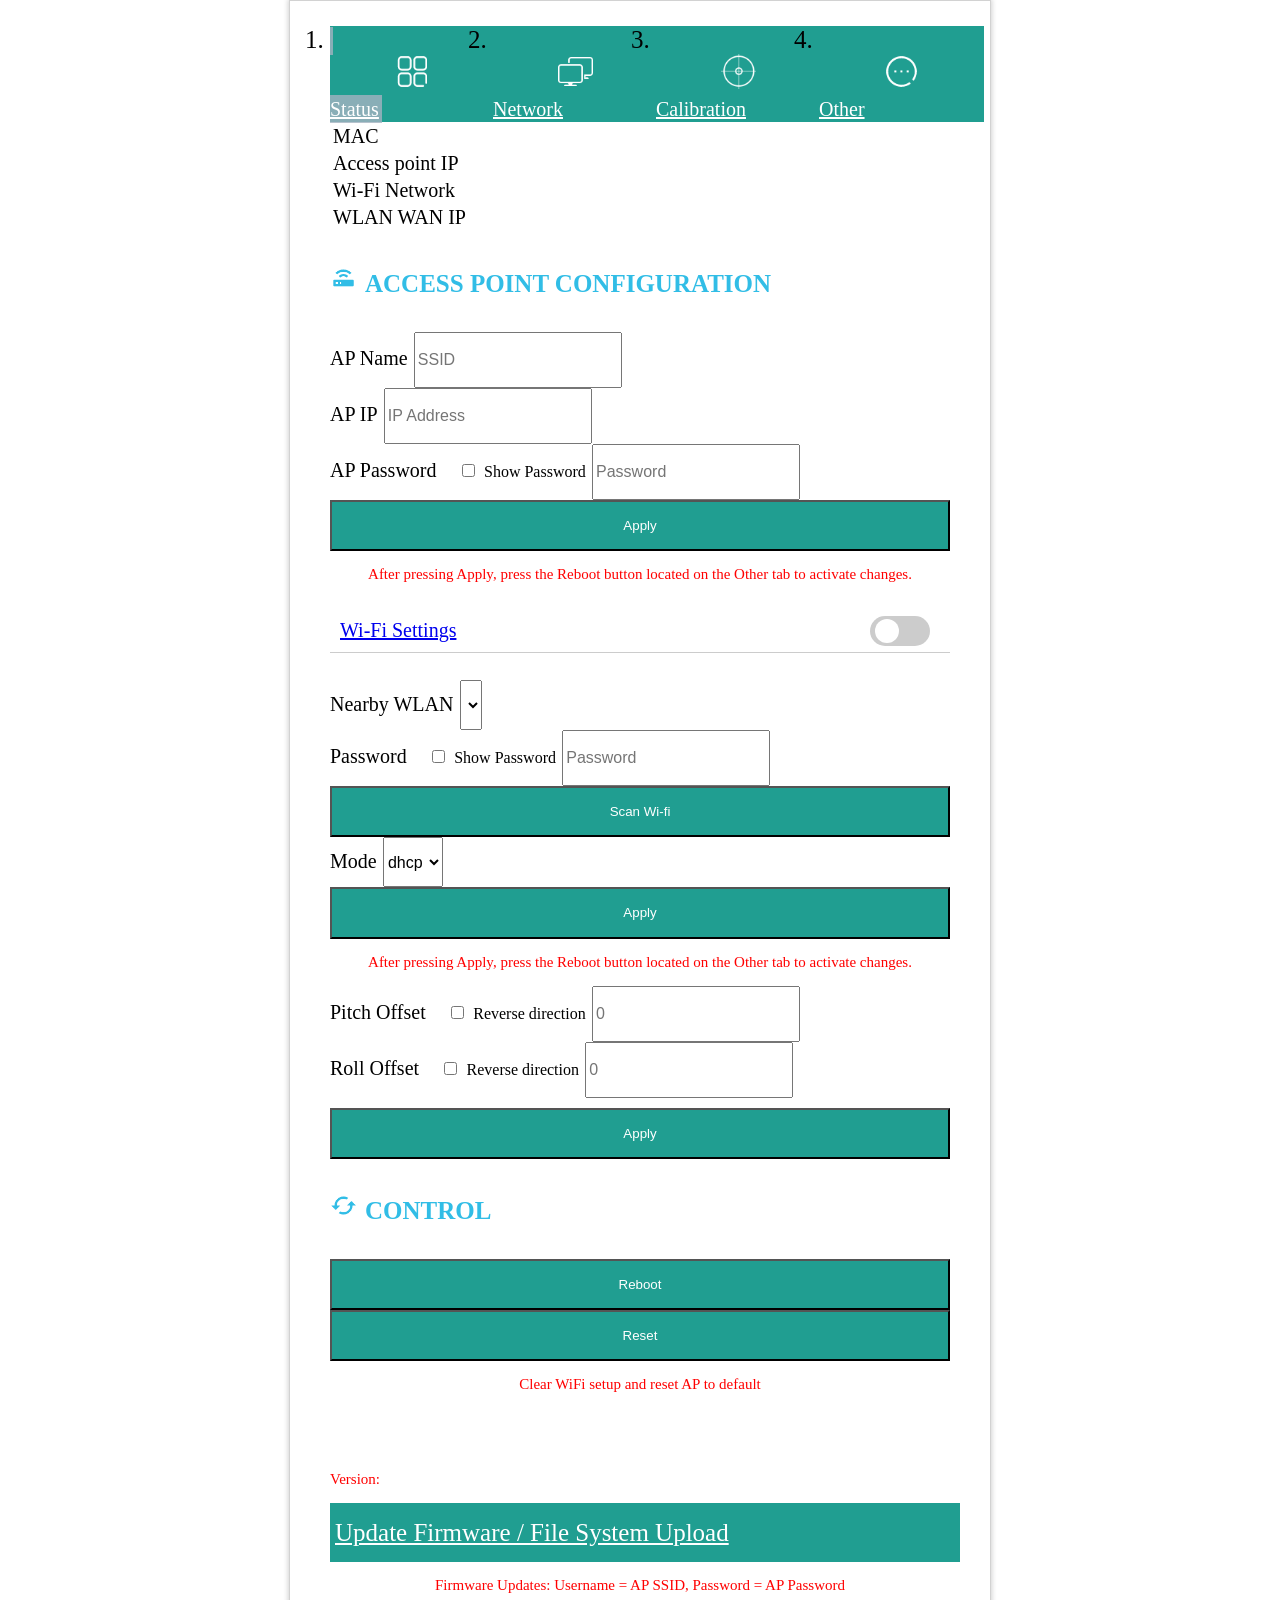
==== Van_Level_App/Van_Level/data/setup.html @ 94a2d07a "Fixed POST errors in html, pullup issues in reset function Boards without pullup resistors on GPIO0 " ====
<!doctype html>
<html>

<head>
  <meta charset=utf-8>
  <meta http-equiv=X-UA-Compatible content=IE=edge>
  <meta name=viewport content="width=device-width, initial-scale=1">
  <title>Van Level Setup</title>
  <link href=css/bootstrap.min.css rel=stylesheet>
  <link href=css/pixie-main.css rel=stylesheet>
  <link rel="icon" type="image/png" href="images/favicon.png">
</head>

<body>
  <div class=main-box>
    <ul class="nav nav-pills">
      <li class=active>
        <a data-toggle=pill href=#status> <img src=images/status.png alt>Status</a>
      </li>
      <li>
        <a data-toggle=pill href=#network> <img src=images/network.png alt>Network</a>
      </li>
      <li>
        <a data-toggle=pill href=#calibrate> <img src=images/calibrate.png alt>Calibration</a>
      </li>
      <li>
        <a data-toggle=pill href=#other> <img src=images/other.png alt>Other</a>
      </li>
   </ul>
    <div class=tab-content>
      <div id=status class="tab-pane fade in active">
        <table class=table style="font-size:20px">
          <tbody>
            <tr>
              <td class=border-none>MAC</td>
              <td class=text-right id="txtmac"></td>
            </tr>
            <tr>
              <td>Access point IP</td>
              <td class=text-right id="txtmyip"> </td>
            </tr>
            <tr>
              <td>Wi-Fi Network</td>
              <td class=text-right id="wsid"> </td>
            </tr>
            <tr>
              <td>WLAN WAN IP</td>
              <td class=text-right id="localip"> </td>
            </tr>
          </tbody>
        </table>
        <h4> <img src=images/ap.png alt>Access Point Configuration</h4>
        <form>
          <div class=form-group>
            <span class="grey-text font-weight-light" style="font-size:20px"> AP Name</span>
            <input type="text" id="txtssid" class="form-control" placeholder="SSID" value="">
          </div>
          <div class=form-group>
            <span class="grey-text font-weight-light" style="font-size:20px">AP IP</span>
            <input type="text" id="txtaplan" class="form-control" placeholder="IP Address" value="">
          </div>
          <div class=form-group>
            <span class="grey-text font-weight-light" style="font-size:20px">AP Password &nbsp;&nbsp;</span>
            <input type="checkbox" onclick="Gateway_passFunction()" id="apPassCheckbox">      
            <label for="apPassCheckbox" style="font-size:16px;display:inline;"> Show Password</label>
            <input type="password" id="txtpass" class="form-control" placeholder="Password">
          </div>
          <div class=text-center>
            <button class="btn btn-block" type="button" id="apply_btn" title=Apply>Apply</button>
          </div>
          <p style="color:red; font-size: 60%; text-align: center;">After pressing Apply, press the Reboot button located on the Other tab to activate changes.</p>
        </form>
      </div>
      <div id=network class="tab-pane fade">
        <div class=panel-group id=accordion>
          <div class="panel panel-default">
            <div class=panel-heading>
              <h4 class=panel-title> <a class=active.collapsed data-toggle=collapse data-parent=#accordion href=#collapse1> Wi-Fi settings <span class=switch> <input type=checkbox id="wifi"> <span class="slider round"></span> </span> </a> </h4>
            </div>
            <div id=collapse1 class="panel-collapse collapse">
              <div class=panel-body>
                <div class=form-group>
                  <span class="grey-text font-weight-light" style="font-size:20px">Nearby WLAN</span>
                  <select class="mdb-select form-control" id="drpWLAN" placeholder="scan for wifi">
                    <!-- <option value=1 placeholder="scan for wifi" ></option> -->
                  </select>
                </div>
                <div class=form-group>
                  <span class="grey-text font-weight-light" style="font-size:20px">Password &nbsp;&nbsp;</span>
                  <input type="checkbox" onclick="Router_passFunction()" id="routerPassCheckbox">
                  <label for="routerPassCheckbox" style="font-size:16px;display:inline;"> Show Password</label>
                  <input type=password id="wifi_pass" class=form-control placeholder=Password>
                </div>
                <div class=text-center>
                  <button class="btn btn-block" type="button" id="scan_wifi" title=scan>Scan Wi-fi</button>
                </div>
                <div class=form-group>
                  <span class="grey-text font-weight-light" style="font-size:20px">Mode</span>
                  <select class="mdb-select-repeater form-control" id="wifi_mode">
                    <option value=1 class=inner-dhcp-box>dhcp</option>
                    <option value=2 class=inner-static-box>static</option>
                  </select>
                </div>
                <div class=box-4>
                  <form>
                    <div class=form-group>
                      <span class="grey-text font-weight-light" style="font-size:20px"><span class=require>*</span>IP Address</span>
                      <input type=text id="txtipadd" class=form-control placeholder="IP Address">
                    </div>
                    <div class=form-group>
                      <span class="grey-text font-weight-light" style="font-size:20px"><span class=require>*</span>NetMask</span>
                      <input type=email id="net_m" class=form-control placeholder=NetMask>
                    </div>
                    <div class=form-group>
                      <span class="grey-text font-weight-light" style="font-size:20px"><span class=require>*</span>Gateway Address</span>
                      <input type=text id="g_add" class=form-control placeholder="Gateway Address">
                    </div>
                    <div class=form-group>
                      <span class="grey-text font-weight-light" style="font-size:20px"><span class=require>*</span>Primary DNS Address</span>
                      <input type=text id="p_dns" class=form-control placeholder="Primary DNS Address">
                    </div>
                    <div class=form-group>
                      <span class="grey-text font-weight-light" style="font-size:20px">Secondary DNS Address</span>
                      <input type=text id="s_dns" class=form-control placeholder="Secondary DNS Address">
                    </div>
                  </form>
                </div>
                <div class=text-center>
                  <button class="btn btn-block" type="button" id="con_btn" title=Connect>Apply</button>
                  <p style="color:red; font-size: 60%; text-align: center;">After pressing Apply, press the Reboot button located on the Other tab to activate changes.</p>
				  </div>
              </div>
            </div>
          </div>
        </div>
      </div>
      <div id=calibrate class="tab-pane fade">
        <div class=form-group>
          <div class=row>
            <div class="col-md-6">
              <span class="grey-text font-weight-light" style="font-size:20px">Pitch Offset &nbsp;&nbsp;</span>
              <input type="checkbox" id="pitchInvert">
              <label for="pitchInvert" style="font-size:16px;display:inline"> Reverse direction</label>
              <input type=text id="pitchOffset" class=form-control placeholder="0" value="">
            </div>
            <div class="col-md-6">
              <span class="grey-text font-weight-light" style="font-size:20px">Roll Offset &nbsp;&nbsp;</span>
              <input type="checkbox" id="rollInvert">
              <label for="rollInvert" style="font-size:16px;display:inline"> Reverse direction</label>
              <input type=text id="rollOffset" class=form-control placeholder="0" value="">
            </div>
          </div>
          <div class=text-center style="padding-top:10px">
            <button class="btn btn-block" type="button" id="cal_btn" title=Apply>Apply</button>
          </div>
        </div>
      </div>
      <div id=other class="tab-pane fade">
        <div class=form-group>
          <h4><img src=images/reboot.png alt="">CONTROL</h4>
          <div class="row">
            <div class="col-md-6">
              <button class="btn btn-block" type="button" id="reboot_btn" title=Reboot>Reboot</button>
            </div>
            <div class="col-md-6">
              <button class="btn btn-block" type="button" id="reset_btn" title=Reset>Reset</button>
              <p style="color:red; font-size: 60%; text-align: center;">Clear WiFi setup and reset AP to default</p>
            </div>
            <p>&nbsp;</p>            
            <div class="col-md-12">
              <p style="color:red; font-size: 60%; text-align: left;">Version:  <span id="txtver"></span></p>
              <a href="./update" class="btn btn-block">Update Firmware / File System Upload</a>
              <p style="color:red; font-size: 60%; text-align: center;">Firmware Updates:  Username = AP SSID, Password = AP Password</p>
            </div>
          </div>
        </div>
      </div>
    </div>
  </div>
  <script src=js/jquery-1.12.3.min.js></script>
  <script src=js/bootstrap.min.js></script>
  <script src=js/pixie-custom.js></script>
  <script type="text/javascript">
    var mainResponse = {};
    $(document).ready(function() {
      $.getJSON("/setupData").done(function(response) {
        // mac,myip,localip on static field
        $("#txtver").text(response.ver);
        $("#txtmyip").text(response.myIP);
        $("#localip").text(response.localIP);
        $("#wsid").text(response.wsid);
        $("#txtssid").val(response.apname);
        $("#txtaplan").text(response.myIP);
        $("#pitchOffset").val(response.p_offset);
        $("#rollOffset").val(response.r_offset);
        $("#txtmac").text(response.MAC);
        
        if (response.p_invert == "-1") {
          document.getElementById("pitchInvert").checked = true;
        } else {
          document.getElementById("pitchInvert").checked = false;
        }
        if (response.r_invert == "-1") {
          document.getElementById("rollInvert").checked = true;
        } else {
          document.getElementById("rollInvert").checked = false;
        }
        mainResponse = response;
      });
      clicevent();
    });

    function clicevent() {
      $(document).on("click", "#apply_btn", function() {
        var txtaplan = $("#txtaplan").val();
        var txtssid = $("#txtssid").val();
        var txtpass = $("#txtpass").val();
        
        var apData = { txtaplan: txtaplan, txtssid: txtssid, txtpass: txtpass };
        $.post("/applyBtnFunction", apData).done(function(response) {
          if (response == "ok") {
            alert("please reboot the device to apply changes");
          }
        });
      });
      $(document).on("click", "#scan_wifi", function() {
        var scan_wifi = $("#scan_wifi").val();
        $.get("/scanWifi?scan_wifi=" + scan_wifi).done(function(response) {
          console.log(response)
          if (response.length > 0) {
            var html = "";
            for (var item of response) {
              html = html + " <option value=" + item.ssid + ">" + item.ssid + "</option>";
            }
            $("#drpWLAN").html(html);
          }
        });
      });
      $(document).on("click", "#cal_btn", function() {
        var p_invert = "";
        var r_invert = "";
        var p_offset = $("#pitchOffset").val();
        var r_offset = $("#rollOffset").val();
        if (document.getElementById("pitchInvert").checked) {
          p_invert = "-1";
        } else {
          p_invert = "1";
        }
        if (document.getElementById("rollInvert").checked) {
          r_invert = "-1";
        } else {
          r_invert = "1";
        }
        $.get("/applyOffsetFunction?p_offset=" + p_offset + "&p_invert=" + p_invert 
                 + "&r_offset=" + r_offset + "&r_invert=" + r_invert).done(function(response) {
          if (response == "ok") {
            alert("offsets applied");
          }
        });
      });
      $(document).on("click", "#con_btn", function() {
        getNetwork();
      });
      $(document).on("click", "#reboot_btn", function() {
        var reboot_btn = "reboot_device";
        $.get("/rebootBtnFunction?reboot_btn=" + reboot_btn).done(function(response) {
          if (response == "ok") {
            alert("restarting in 5 seconds");
          }
        });
      });
      $(document).on("click", "#reset_btn", function() {
        var reset_btn = "reset_device";
        $.get("/resetBtnFunction?reset_btn=" + reset_btn).done(function(response) {
          if (response == "ok") {
            alert("device is reset, please reboot to apply changes");
          }
        });
      });
    }

    function getNetwork() {
      var wifi_ssid = $("#drpWLAN :selected").text();
      var wifi_pass = $("#wifi_pass").val();
      var wifi_mode = $("#wifi_mode :selected").text();
      var txtipadd = $("#txtipadd").val();
      var net_m = $("#net_m").val();
      var g_add = $("#g_add").val();
      var p_dns = $("#p_dns").val();
      var s_dns = $("#s_dns").val();
      var urldata = "";
      if (wifi_mode == "static") {
        urldata = "wifi_ssid=" + wifi_ssid 
                + "&wifi_pass=" + wifi_pass 
                + "&wifi_mode=" + wifi_mode 
                  + "&txtipadd=" + txtipadd 
                  + "&net_m=" + net_m 
                  + "&g_add=" + g_add 
                  + "&p_dns=" + p_dns 
                  + "&s_dns=" + s_dns;
      } else {
        urldata = "wifi_ssid=" + wifi_ssid + "&wifi_pass=" + wifi_pass + "&wifi_mode=" + wifi_mode;
      }
      if (wifi_ssid == "" || wifi_pass == "") {
        alert("SSID and password can't be empty");
      } else {
        $.post("/connectBtnFunction?", urldata).done(function(response) {
          if (response == "ok") {
            alert("please reboot the device to apply changes");
          }
        });
      }
    }

    function Gateway_passFunction() {
      var x = document.getElementById("txtpass");
      if (x.type === "password") {
        x.type = "text";
      } else {
        x.type = "password";
      }
    }

    function Router_passFunction() {
      var x = document.getElementById("wifi_pass");
      if (x.type === "password") {
        x.type = "text";
      } else {
        x.type = "password";
      }
    }

  </script>
</body>

</html>
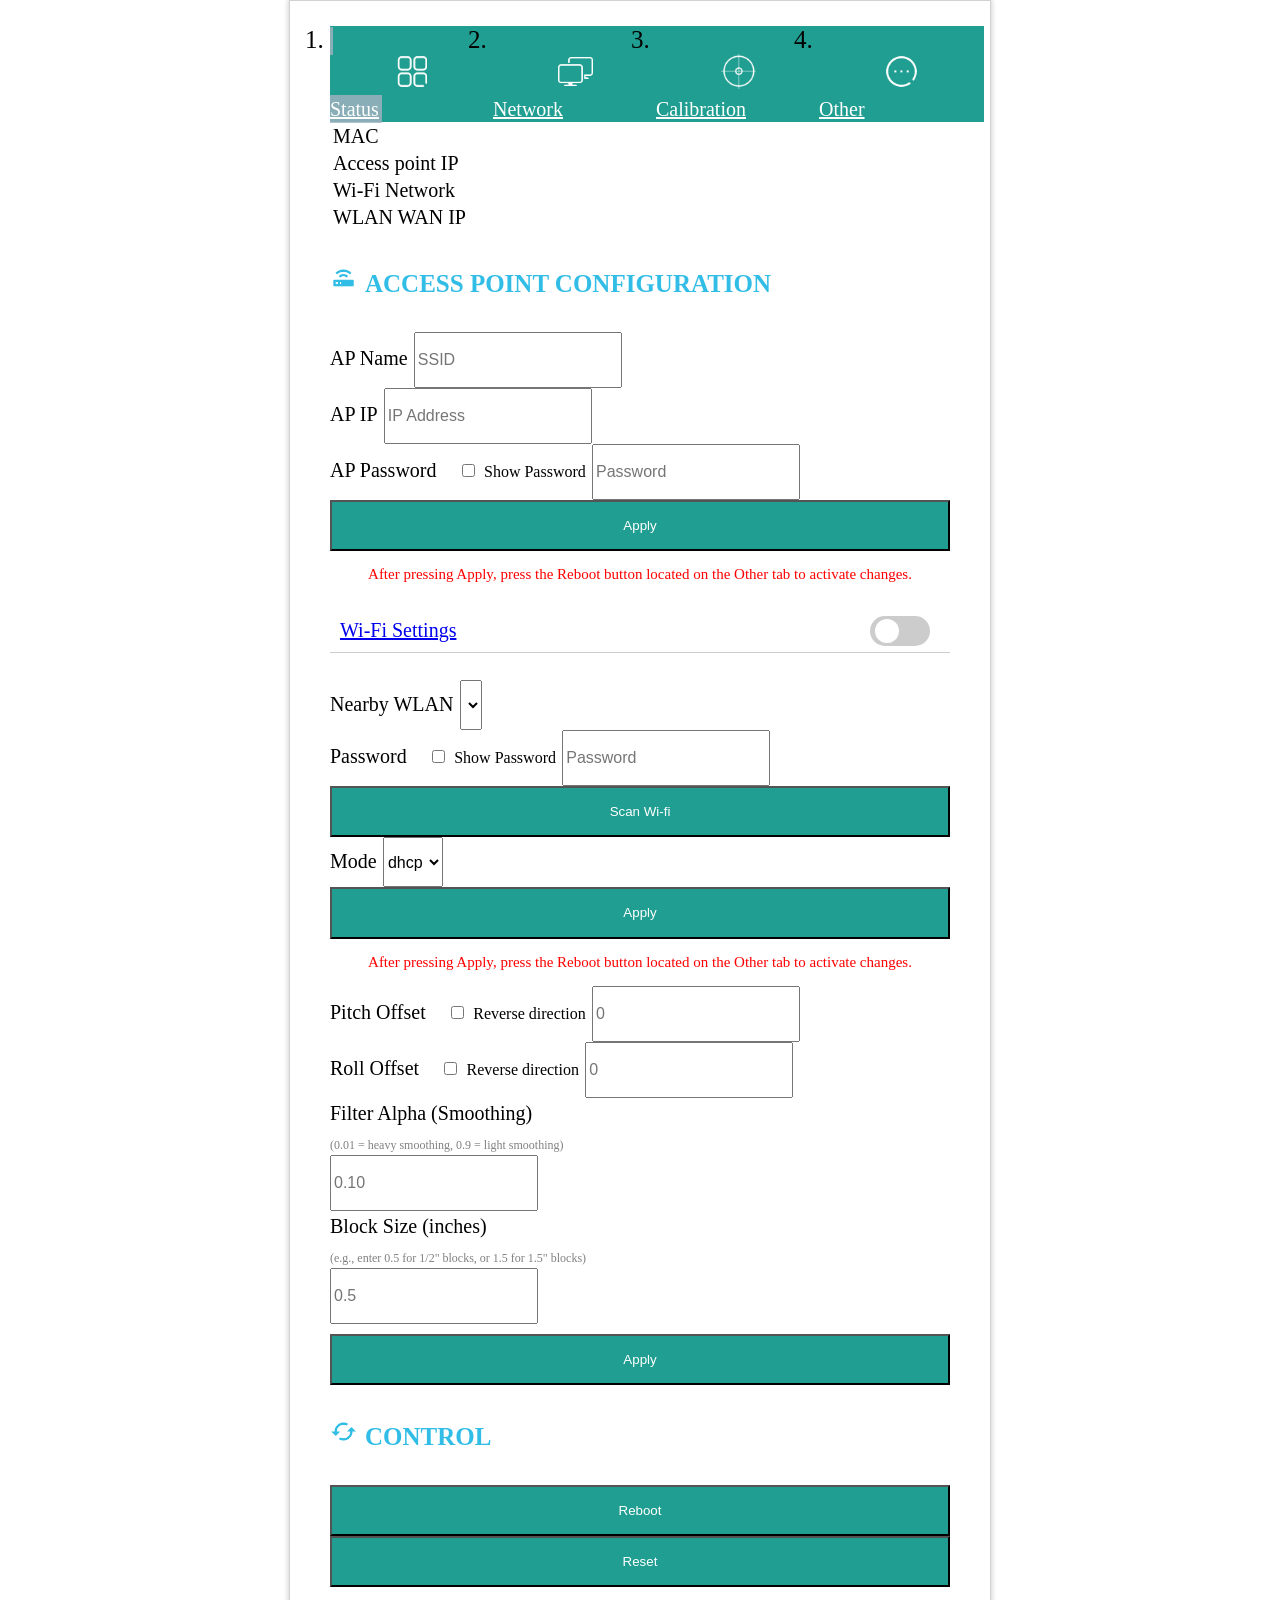
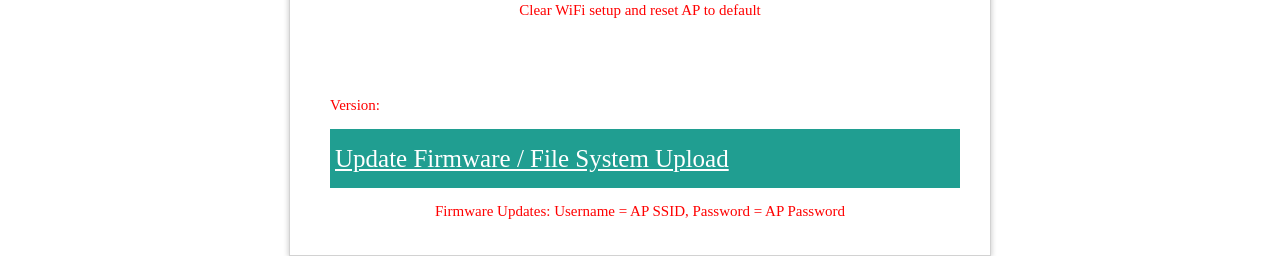
==== commit 96d66266: "moved alpha and fraction to setup values changed hardcoded smoothing alpha and leveling block fracti" ====
--- a/Van_Level_App/Van_Level/data/setup.html
+++ b/Van_Level_App/Van_Level/data/setup.html
@@ -128,7 +128,7 @@
                 <div class=text-center>
                   <button class="btn btn-block" type="button" id="con_btn" title=Connect>Apply</button>
                   <p style="color:red; font-size: 60%; text-align: center;">After pressing Apply, press the Reboot button located on the Other tab to activate changes.</p>
-				  </div>
+                </div>
               </div>
             </div>
           </div>
@@ -148,6 +148,16 @@
               <input type="checkbox" id="rollInvert">
               <label for="rollInvert" style="font-size:16px;display:inline"> Reverse direction</label>
               <input type=text id="rollOffset" class=form-control placeholder="0" value="">
+            </div>
+            <div class="col-md-6">
+              <span class="grey-text font-weight-light" style="font-size:20px">Filter Alpha (Smoothing)</span>
+              <p style="font-size:12px; margin-bottom:2px; color:gray;">(0.01 = heavy smoothing, 0.9 = light smoothing)</p>
+              <input type="text" id="filterAlpha" class="form-control" placeholder="0.10" value="">
+            </div>
+            <div class="col-md-6">
+              <span class="grey-text font-weight-light" style="font-size:20px">Block Size (inches)</span>
+              <p style="font-size:12px; margin-bottom:2px; color:gray;">(e.g., enter 0.5 for 1/2" blocks, or 1.5 for 1.5" blocks)</p>
+              <input type="text" id="blockSize" class="form-control" placeholder="0.5" value="">
             </div>
           </div>
           <div class=text-center style="padding-top:10px">
@@ -193,6 +203,17 @@
         $("#txtaplan").text(response.myIP);
         $("#pitchOffset").val(response.p_offset);
         $("#rollOffset").val(response.r_offset);
+        $("#filterAlpha").val(response.alpha);
+        
+        // Convert the backend fraction back to the physical block size
+        var fractionVal = parseFloat(response.fraction);
+        if (fractionVal > 0) {
+          // The '+' sign drops trailing zeros (e.g., 1.500 becomes 1.5)
+          $("#blockSize").val(+(1.0 / fractionVal).toFixed(3));
+        } else {
+          $("#blockSize").val("0.5"); // Fallback just in case
+        }
+        
         $("#txtmac").text(response.MAC);
         
         if (response.p_invert == "-1") {
@@ -241,6 +262,15 @@
         var r_invert = "";
         var p_offset = $("#pitchOffset").val();
         var r_offset = $("#rollOffset").val();
+        var alpha = $("#filterAlpha").val();
+        
+        // Grab the block size and convert it to a fraction for the backend
+        var sizeInput = parseFloat($("#blockSize").val());
+        var fraction = 2.0; // Default to 2 (1/2" blocks) if input is invalid
+        if (sizeInput > 0) {
+          fraction = 1.0 / sizeInput;
+        }
+        
         if (document.getElementById("pitchInvert").checked) {
           p_invert = "-1";
         } else {
@@ -252,7 +282,8 @@
           r_invert = "1";
         }
         $.get("/applyOffsetFunction?p_offset=" + p_offset + "&p_invert=" + p_invert 
-                 + "&r_offset=" + r_offset + "&r_invert=" + r_invert).done(function(response) {
+                 + "&r_offset=" + r_offset + "&r_invert=" + r_invert 
+                 + "&alpha=" + alpha + "&fraction=" + fraction).done(function(response) {
           if (response == "ok") {
             alert("offsets applied");
           }
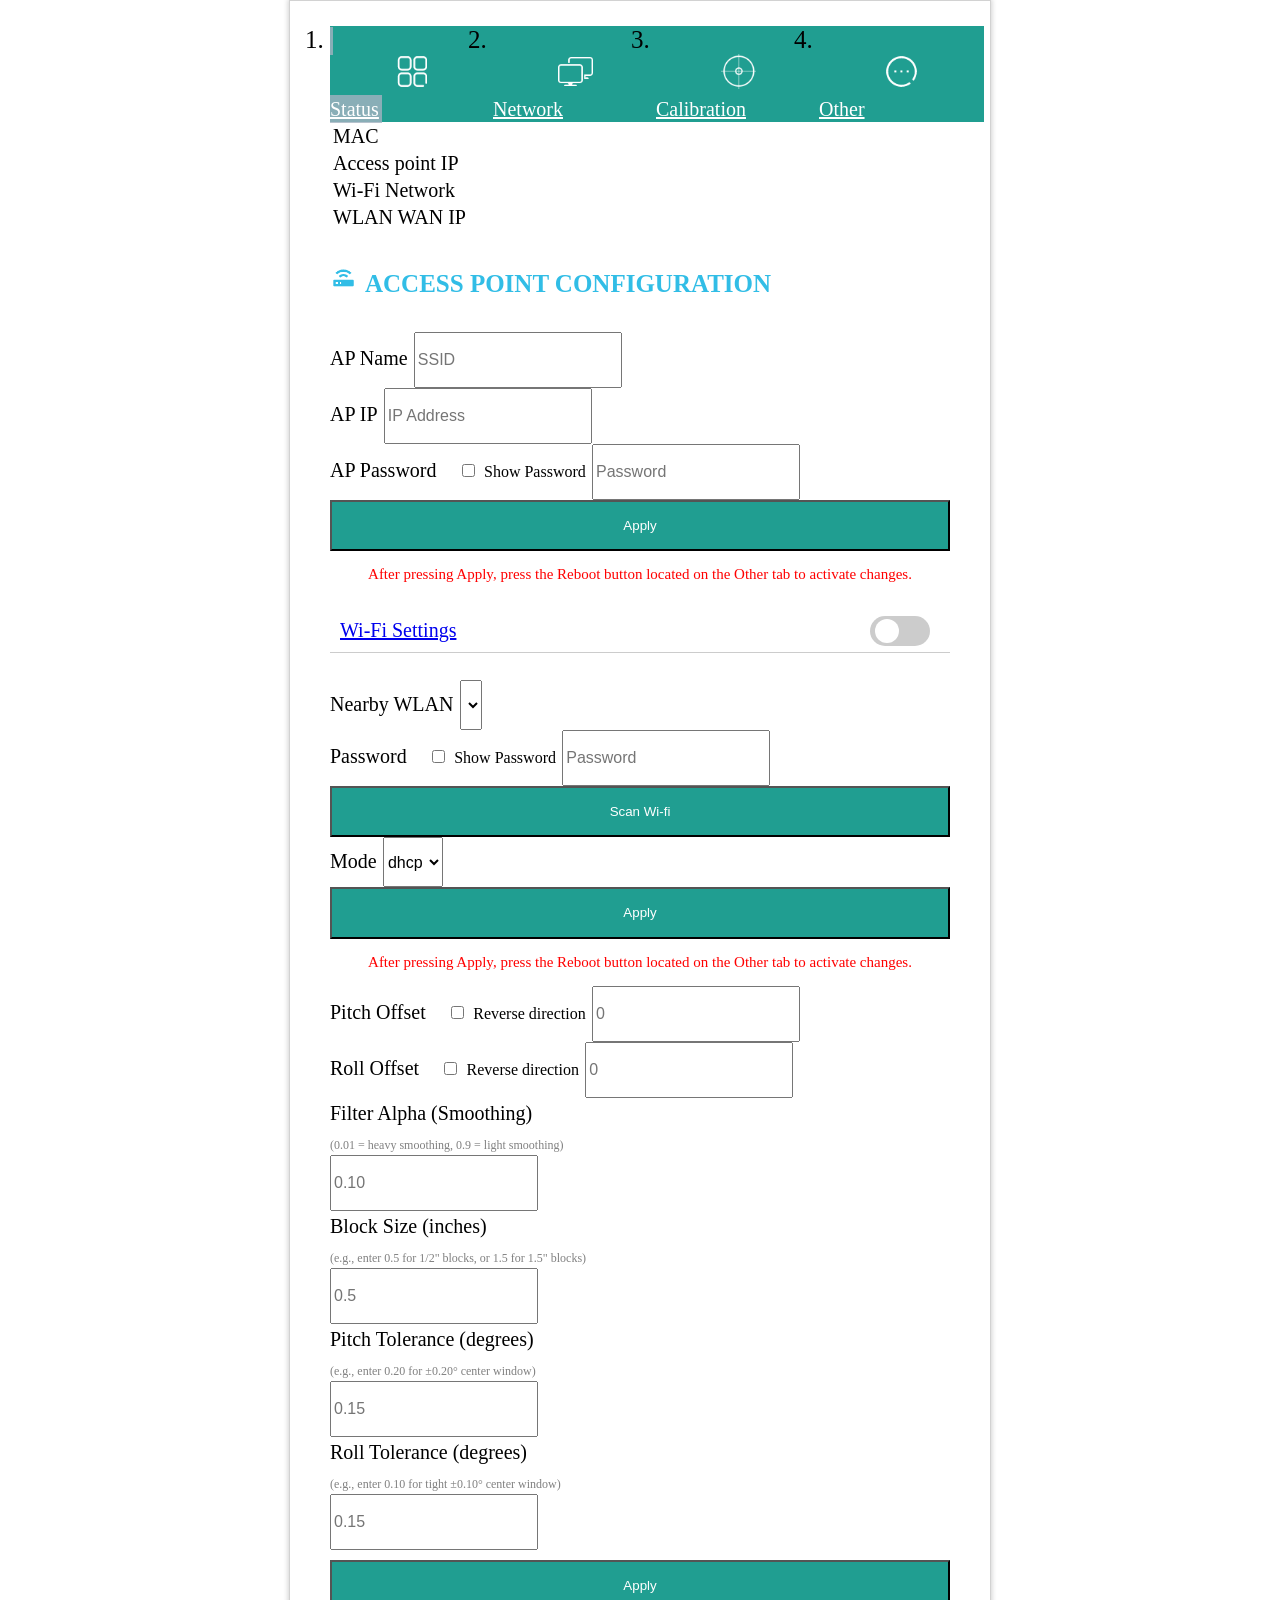
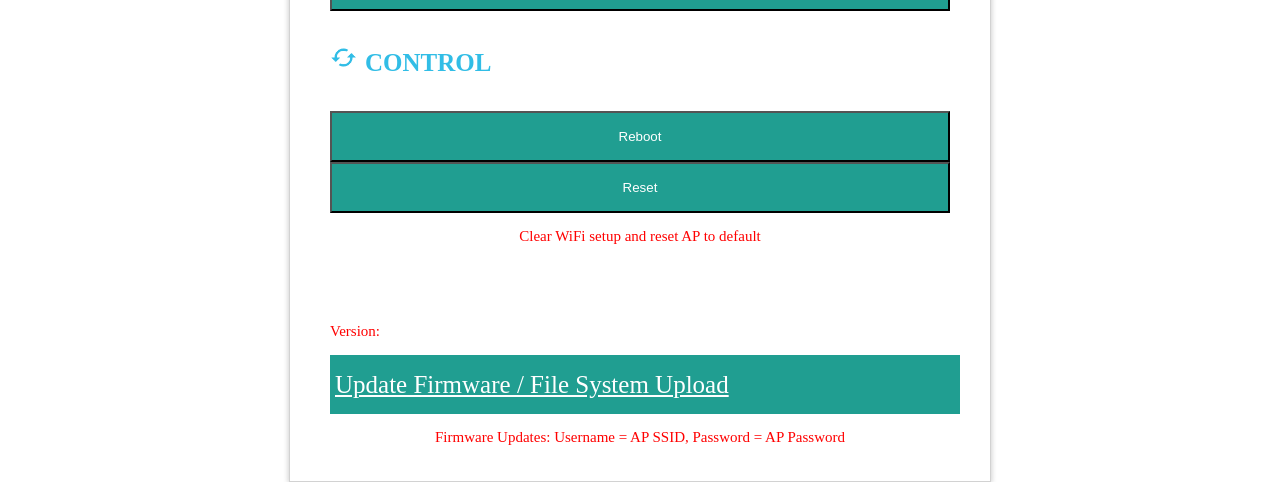
==== commit 78303c9f: "level tolerance user configurable Split level tolerance into individual pitch and roll values and ma" ====
--- a/Van_Level_App/Van_Level/data/setup.html
+++ b/Van_Level_App/Van_Level/data/setup.html
@@ -159,6 +159,16 @@
               <p style="font-size:12px; margin-bottom:2px; color:gray;">(e.g., enter 0.5 for 1/2" blocks, or 1.5 for 1.5" blocks)</p>
               <input type="text" id="blockSize" class="form-control" placeholder="0.5" value="">
             </div>
+            <div class="col-md-6">
+              <span class="grey-text font-weight-light" style="font-size:20px">Pitch Tolerance (degrees)</span>
+              <p style="font-size:12px; margin-bottom:2px; color:gray;">(e.g., enter 0.20 for ±0.20° center window)</p>
+              <input type="text" id="pitchTolerance" class="form-control" placeholder="0.15" value="">
+            </div>
+            <div class="col-md-6">
+              <span class="grey-text font-weight-light" style="font-size:20px">Roll Tolerance (degrees)</span>
+              <p style="font-size:12px; margin-bottom:2px; color:gray;">(e.g., enter 0.10 for tight ±0.10° center window)</p>
+              <input type="text" id="rollTolerance" class="form-control" placeholder="0.15" value="">
+            </div>
           </div>
           <div class=text-center style="padding-top:10px">
             <button class="btn btn-block" type="button" id="cal_btn" title=Apply>Apply</button>
@@ -200,11 +210,13 @@
         $("#localip").text(response.localIP);
         $("#wsid").text(response.wsid);
         $("#txtssid").val(response.apname);
-        $("#txtaplan").text(response.myIP);
+        $("#txtaplan").val(response.myIP);
         $("#pitchOffset").val(response.p_offset);
         $("#rollOffset").val(response.r_offset);
         $("#filterAlpha").val(response.alpha);
-        
+        $("#pitchTolerance").val(response.p_tolerance);
+        $("#rollTolerance").val(response.r_tolerance);
+
         // Convert the backend fraction back to the physical block size
         var fractionVal = parseFloat(response.fraction);
         if (fractionVal > 0) {
@@ -213,7 +225,7 @@
         } else {
           $("#blockSize").val("0.5"); // Fallback just in case
         }
-        
+
         $("#txtmac").text(response.MAC);
         
         if (response.p_invert == "-1") {
@@ -263,7 +275,9 @@
         var p_offset = $("#pitchOffset").val();
         var r_offset = $("#rollOffset").val();
         var alpha = $("#filterAlpha").val();
-        
+        var p_tolerance = $("#pitchTolerance").val();
+        var r_tolerance = $("#rollTolerance").val();
+
         // Grab the block size and convert it to a fraction for the backend
         var sizeInput = parseFloat($("#blockSize").val());
         var fraction = 2.0; // Default to 2 (1/2" blocks) if input is invalid
@@ -281,9 +295,12 @@
         } else {
           r_invert = "1";
         }
+        
         $.get("/applyOffsetFunction?p_offset=" + p_offset + "&p_invert=" + p_invert 
                  + "&r_offset=" + r_offset + "&r_invert=" + r_invert 
-                 + "&alpha=" + alpha + "&fraction=" + fraction).done(function(response) {
+                 + "&alpha=" + alpha + "&fraction=" + fraction
+                 + "&p_tolerance=" + p_tolerance
+                 + "&r_tolerance=" + r_tolerance).done(function(response) {
           if (response == "ok") {
             alert("offsets applied");
           }
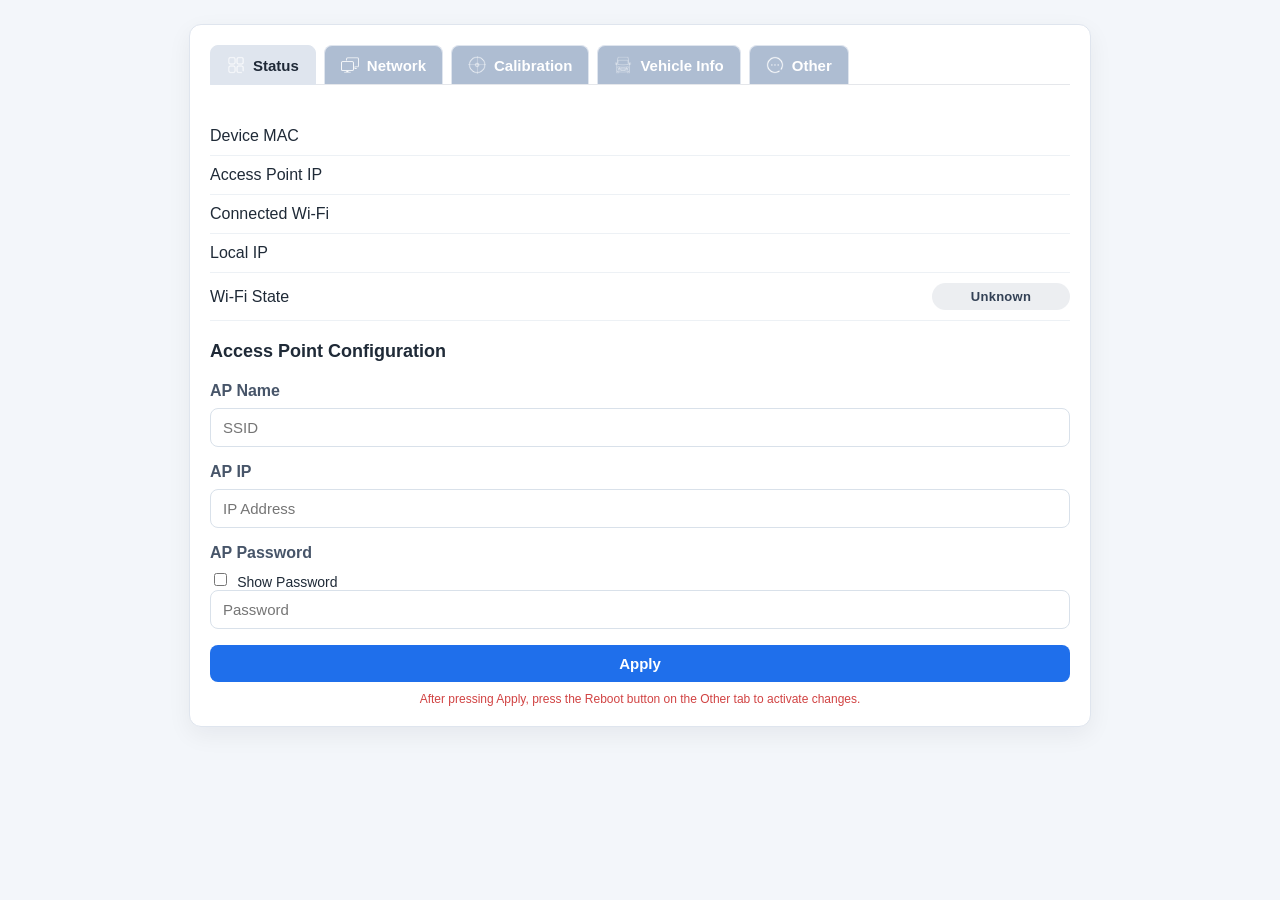
==== commit 42f8c0b3: "Significant rewrite Robustness and stability upgrade. - mutex protection on the IMU data - HTML miss" ====
--- a/Van_Level_App/Van_Level/data/setup.html
+++ b/Van_Level_App/Van_Level/data/setup.html
@@ -6,131 +6,594 @@
   <meta http-equiv=X-UA-Compatible content=IE=edge>
   <meta name=viewport content="width=device-width, initial-scale=1">
   <title>Van Level Setup</title>
-  <link href=css/bootstrap.min.css rel=stylesheet>
-  <link href=css/pixie-main.css rel=stylesheet>
   <link rel="icon" type="image/png" href="images/favicon.png">
+  <style>
+    :root {
+      --space-1: 8px;
+      --space-2: 12px;
+      --space-3: 16px;
+      --space-4: 20px;
+      --space-5: 24px;
+      --text-xs: 12px;
+      --text-sm: 13px;
+      --text-md: 15px;
+      --text-lg: 16px;
+      --text-xl: 18px;
+      color-scheme: light dark;
+      --muted: #475569;
+      --note: #d14343;
+      --bg: #f3f6fa;
+      --text: #1f2a37;
+      --card: #ffffff;
+      --border: #dfe5ee;
+      --border-soft: #e5e7eb;
+      --border-faint: #edf1f5;
+      --shadow: rgba(15, 23, 42, 0.06);
+      --tab-bg: #aebdd2;
+      --tab-text: #ffffff;
+      --tab-active-bg: #dfe5ee;
+      --tab-active-text: #1f2937;
+      --active-icon-filter: none;
+      --input-bg: #ffffff;
+      --input-border: #d9e1ea;
+      --input-text: #1f2937;
+      --focus: #7aa7ff;
+      --panel-bg: #f9fafb;
+      --panel-head: #f3f6fa;
+      --helper: #6b7280;
+      --good: #166534;
+      --warn: #92400e;
+      --bad: #991b1b;
+      --neutral: #334155;
+    }
+
+    @media (prefers-color-scheme: dark) {
+      :root {
+        --muted: #a8b3c4;
+        --note: #f87171;
+        --bg: #0f141b;
+        --text: #e2e8f0;
+        --card: #19202a;
+        --border: #2b3544;
+        --border-soft: #2b3544;
+        --border-faint: #252e3b;
+        --shadow: rgba(0, 0, 0, 0.4);
+        --tab-bg: #2a3444;
+        --tab-text: #cbd5e1;
+        --tab-active-bg: #3a4a60;
+        --tab-active-text: #f1f5f9;
+        --active-icon-filter: brightness(0) invert(1);
+        --input-bg: #121820;
+        --input-border: #384456;
+        --input-text: #e2e8f0;
+        --focus: #5b8def;
+        --panel-bg: #1d2530;
+        --panel-head: #232d3b;
+        --helper: #94a3b8;
+        --good: #86efac;
+        --warn: #fcd34d;
+        --bad: #fca5a5;
+        --neutral: #cbd5e1;
+      }
+    }
+
+    body {
+      background: var(--bg);
+      color: var(--text);
+      font-family: Arial, Helvetica, sans-serif;
+      margin: 0;
+      padding: 24px 12px;
+      font-size: var(--text-md);
+    }
+
+    .main-box {
+      max-width: 860px;
+      margin: 0 auto;
+      background: var(--card);
+      border: 1px solid var(--border);
+      border-radius: 12px;
+      box-shadow: 0 8px 24px var(--shadow);
+      padding: 20px;
+    }
+
+    .setup-tabs {
+      display: flex;
+      flex-wrap: wrap;
+      gap: 8px;
+      margin: 0 0 var(--space-4);
+      border-bottom: 1px solid var(--border-soft);
+      padding: 0;
+      list-style: none;
+    }
+
+    .setup-tabs li {
+      margin: 0;
+    }
+
+    .setup-tabs a {
+      display: flex;
+      align-items: center;
+      gap: 8px;
+      padding: 10px 16px;
+      border: 1px solid var(--border);
+      border-bottom: none;
+      border-radius: 8px 8px 0 0;
+      color: var(--tab-text);
+      text-decoration: none;
+      font-weight: 600;
+      background: var(--tab-bg);
+    }
+
+    .setup-tabs li.active a {
+      background: var(--tab-active-bg);
+      color: var(--tab-active-text);
+      border-color: var(--tab-active-bg);
+      border-bottom: 1px solid var(--tab-active-bg);
+      margin-bottom: -1px;
+    }
+
+    .setup-tabs img {
+      width: 18px;
+      height: 18px;
+      opacity: 1;
+      filter: brightness(0) invert(1);
+    }
+
+    .setup-tabs li.active a img {
+      filter: var(--active-icon-filter);
+    }
+
+    .default-pass-warning {
+      display: none;
+      margin: 0 0 var(--space-4);
+      padding: 10px 14px;
+      border: 1px solid var(--note);
+      border-radius: 8px;
+      color: var(--note);
+      font-size: var(--text-sm);
+      font-weight: 600;
+    }
+
+    .status-msg {
+      display: none;
+      margin-top: 10px;
+      padding: 8px 12px;
+      border-radius: 8px;
+      font-size: var(--text-sm);
+      font-weight: 600;
+      text-align: left;
+    }
+
+    .status-msg.show {
+      display: block;
+    }
+
+    .status-msg.success {
+      background: rgba(34, 197, 94, 0.12);
+      color: var(--good);
+    }
+
+    .status-msg.error {
+      background: rgba(239, 68, 68, 0.12);
+      color: var(--bad);
+    }
+
+    .status-msg.info {
+      background: rgba(100, 116, 139, 0.12);
+      color: var(--neutral);
+    }
+
+    .tab-content {
+      padding-top: var(--space-1);
+    }
+
+    .tab-pane {
+      display: none;
+      padding-top: 4px;
+    }
+
+    .tab-pane.active {
+      display: block;
+    }
+
+    .tab-pane > h4,
+    .tab-pane > .network-panel > h4 {
+      margin: 0 0 var(--space-4);
+      font-size: var(--text-xl);
+      font-weight: 700;
+    }
+
+    .row {
+      margin-left: -8px;
+      margin-right: -8px;
+    }
+
+    .col-md-6 {
+      padding-left: 8px;
+      padding-right: 8px;
+    }
+
+    #calibrate .col-md-6,
+    #vehicle .col-md-6 {
+      margin-bottom: var(--space-5);
+    }
+
+    .tab-pane > form,
+    .tab-pane > .network-panel,
+    .tab-pane > .form-group,
+    .tab-pane .row,
+    .tab-pane .control-row,
+    .tab-pane .text-center {
+      margin-top: 0;
+      margin-bottom: 0;
+    }
+
+    .table {
+      width: 100%;
+      border-collapse: collapse;
+      margin: 0 0 var(--space-4);
+      font-size: var(--text-lg);
+    }
+
+    .table td {
+      padding: 10px 0;
+      border-bottom: 1px solid var(--border-faint);
+      vertical-align: middle;
+    }
+
+    .table td:last-child {
+      text-align: right;
+    }
+
+    .wifi-status {
+      display: inline-block;
+      min-width: 118px;
+      padding: 6px 10px;
+      border-radius: 999px;
+      font-size: 13px;
+      font-weight: 700;
+      text-align: center;
+      letter-spacing: 0.02em;
+    }
+
+    .wifi-status.good {
+      background: rgba(34, 197, 94, 0.12);
+      color: var(--good);
+    }
+
+    .wifi-status.warn {
+      background: rgba(245, 158, 11, 0.12);
+      color: var(--warn);
+    }
+
+    .wifi-status.bad {
+      background: rgba(239, 68, 68, 0.12);
+      color: var(--bad);
+    }
+
+    .wifi-status.neutral {
+      background: rgba(100, 116, 139, 0.12);
+      color: var(--neutral);
+    }
+
+    .form-group {
+      margin-bottom: var(--space-3);
+    }
+
+    .tab-pane .form-group {
+      margin-bottom: var(--space-3);
+    }
+
+    .form-control {
+      width: 100%;
+      box-sizing: border-box;
+      padding: 10px 12px;
+      border: 1px solid var(--input-border);
+      border-radius: 8px;
+      background: var(--input-bg);
+      font-size: var(--text-md);
+      color: var(--input-text);
+    }
+
+    .form-control:focus {
+      outline: none;
+      border-color: var(--focus);
+      box-shadow: 0 0 0 3px rgba(59, 130, 246, 0.12);
+    }
+
+    .grey-text {
+      display: block;
+      margin-bottom: var(--space-1);
+      font-size: var(--text-lg);
+      color: var(--muted);
+      font-weight: 600;
+    }
+
+    .btn {
+      display: inline-block;
+      width: 100%;
+      box-sizing: border-box;
+      padding: 10px 16px;
+      border: 0;
+      border-radius: 8px;
+      background: #1f6feb;
+      color: white;
+      font-size: 15px;
+      font-weight: 600;
+      cursor: pointer;
+      text-align: center;
+      text-decoration: none;
+    }
+
+    .btn:hover {
+      background: #1557c0;
+      color: white;
+      text-decoration: none;
+    }
+
+    .inline-check-label {
+      font-size: 14px;
+      display: inline;
+      vertical-align: middle;
+    }
+
+    .button-row {
+      padding-top: 10px;
+    }
+
+    .control-row {
+      display: grid;
+      grid-template-columns: 1fr 1fr;
+      gap: 14px;
+      align-items: stretch;
+      margin: 0;
+    }
+
+    .control-block {
+      display: block;
+    }
+
+    .update-link {
+      display: block;
+      width: 100%;
+      box-sizing: border-box;
+      margin-top: 8px;
+    }
+
+    .network-panel {
+      margin: 0;
+    }
+
+    .panel-group,
+    .panel,
+    .panel-heading,
+    .panel-body,
+    .panel-collapse {
+      all: revert;
+    }
+
+    #network .panel {
+      border: 1px solid var(--border-soft);
+      border-radius: 10px;
+      background: var(--panel-bg);
+      overflow: hidden;
+    }
+
+    #network .panel-heading {
+      background: var(--panel-head);
+      border-bottom: 1px solid var(--border-soft);
+      padding: 12px 16px;
+    }
+
+    #network .panel-title {
+      margin: 0;
+      font-size: 15px;
+      font-weight: 700;
+    }
+
+    #network .panel-body {
+      padding: 16px;
+    }
+
+    .static-network-settings {
+      display: none;
+      margin-top: 12px;
+      padding-top: 12px;
+      border-top: 1px solid var(--border-faint);
+    }
+
+    .require {
+      color: #d14343;
+      font-weight: 700;
+    }
+
+    input[type="checkbox"] {
+      margin-right: 6px;
+    }
+
+    label {
+      font-weight: 500;
+    }
+
+    p {
+      margin: 0 0 12px;
+    }
+
+    .text-center {
+      text-align: center;
+    }
+
+    .action-note {
+      margin-top: 10px;
+      margin-bottom: 0;
+      font-size: 12px;
+    }
+
+    .helper-text {
+      font-size: 12px;
+      color: var(--helper);
+      margin: 0 0 var(--space-2);
+    }
+
+    .small-red-note {
+      color: var(--note);
+      font-size: 12px;
+      text-align: center;
+      margin: 0;
+    }
+
+    .small-red-left {
+      color: var(--note);
+      font-size: 12px;
+      text-align: left;
+      margin: 0;
+    }
+
+    @media (max-width: 640px) {
+      .main-box {
+        padding: 14px;
+      }
+
+      .setup-tabs {
+        display: block;
+      }
+
+      .setup-tabs li {
+        margin-bottom: 8px;
+      }
+
+      .setup-tabs a {
+        border-radius: 8px;
+        border: 1px solid var(--border);
+      }
+    }
+  </style>
 </head>
 
 <body>
   <div class=main-box>
-    <ul class="nav nav-pills">
+    <div id="defaultPassWarning" class="default-pass-warning">
+      The Access Point is still using the default password. Change it under Access Point Configuration on the Status tab, then reboot.
+    </div>
+    <ul class="setup-tabs">
       <li class=active>
-        <a data-toggle=pill href=#status> <img src=images/status.png alt>Status</a>
+        <a href=#status> <img src=images/status.png alt>Status</a>
       </li>
       <li>
-        <a data-toggle=pill href=#network> <img src=images/network.png alt>Network</a>
+        <a href=#network> <img src=images/network.png alt>Network</a>
       </li>
       <li>
-        <a data-toggle=pill href=#calibrate> <img src=images/calibrate.png alt>Calibration</a>
+        <a href=#calibrate> <img src=images/calibrate.png alt>Calibration</a>
       </li>
       <li>
-        <a data-toggle=pill href=#other> <img src=images/other.png alt>Other</a>
+        <a href=#vehicle> <img src=images/vehicle.png alt>Vehicle Info</a>
       </li>
-   </ul>
+      <li>
+        <a href=#other> <img src=images/other.png alt>Other</a>
+      </li>
+    </ul>
     <div class=tab-content>
       <div id=status class="tab-pane fade in active">
-        <table class=table style="font-size:20px">
+        <table class=table>
           <tbody>
             <tr>
-              <td class=border-none>MAC</td>
+              <td class=border-none>Device MAC</td>
               <td class=text-right id="txtmac"></td>
             </tr>
             <tr>
-              <td>Access point IP</td>
+              <td>Access Point IP</td>
               <td class=text-right id="txtmyip"> </td>
             </tr>
             <tr>
-              <td>Wi-Fi Network</td>
+              <td>Connected Wi-Fi</td>
               <td class=text-right id="wsid"> </td>
             </tr>
             <tr>
-              <td>WLAN WAN IP</td>
+              <td>Local IP</td>
               <td class=text-right id="localip"> </td>
+            </tr>
+            <tr>
+              <td>Wi-Fi State</td>
+              <td class=text-right><span id="wifiStatus" class="wifi-status neutral">Unknown</span></td>
             </tr>
           </tbody>
         </table>
-        <h4> <img src=images/ap.png alt>Access Point Configuration</h4>
+        <h4>Access Point Configuration</h4>
         <form>
           <div class=form-group>
-            <span class="grey-text font-weight-light" style="font-size:20px"> AP Name</span>
+            <span class="grey-text font-weight-light"> AP Name</span>
             <input type="text" id="txtssid" class="form-control" placeholder="SSID" value="">
           </div>
           <div class=form-group>
-            <span class="grey-text font-weight-light" style="font-size:20px">AP IP</span>
+            <span class="grey-text font-weight-light">AP IP</span>
             <input type="text" id="txtaplan" class="form-control" placeholder="IP Address" value="">
           </div>
           <div class=form-group>
-            <span class="grey-text font-weight-light" style="font-size:20px">AP Password &nbsp;&nbsp;</span>
+            <span class="grey-text font-weight-light">AP Password &nbsp;&nbsp;</span>
             <input type="checkbox" onclick="Gateway_passFunction()" id="apPassCheckbox">      
-            <label for="apPassCheckbox" style="font-size:16px;display:inline;"> Show Password</label>
+            <label for="apPassCheckbox" class="inline-check-label"> Show Password</label>
             <input type="password" id="txtpass" class="form-control" placeholder="Password">
           </div>
           <div class=text-center>
             <button class="btn btn-block" type="button" id="apply_btn" title=Apply>Apply</button>
-          </div>
-          <p style="color:red; font-size: 60%; text-align: center;">After pressing Apply, press the Reboot button located on the Other tab to activate changes.</p>
+            <div class="status-msg" id="msg-ap" role="status" aria-live="polite"></div>
+          </div>
+          <p class="small-red-note" style="margin-top: 10px;">After pressing Apply, press the Reboot button on the Other tab to activate changes.</p>
         </form>
       </div>
       <div id=network class="tab-pane fade">
-        <div class=panel-group id=accordion>
-          <div class="panel panel-default">
-            <div class=panel-heading>
-              <h4 class=panel-title> <a class=active.collapsed data-toggle=collapse data-parent=#accordion href=#collapse1> Wi-Fi settings <span class=switch> <input type=checkbox id="wifi"> <span class="slider round"></span> </span> </a> </h4>
-            </div>
-            <div id=collapse1 class="panel-collapse collapse">
-              <div class=panel-body>
-                <div class=form-group>
-                  <span class="grey-text font-weight-light" style="font-size:20px">Nearby WLAN</span>
-                  <select class="mdb-select form-control" id="drpWLAN" placeholder="scan for wifi">
-                    <!-- <option value=1 placeholder="scan for wifi" ></option> -->
-                  </select>
-                </div>
-                <div class=form-group>
-                  <span class="grey-text font-weight-light" style="font-size:20px">Password &nbsp;&nbsp;</span>
-                  <input type="checkbox" onclick="Router_passFunction()" id="routerPassCheckbox">
-                  <label for="routerPassCheckbox" style="font-size:16px;display:inline;"> Show Password</label>
-                  <input type=password id="wifi_pass" class=form-control placeholder=Password>
-                </div>
-                <div class=text-center>
-                  <button class="btn btn-block" type="button" id="scan_wifi" title=scan>Scan Wi-fi</button>
-                </div>
-                <div class=form-group>
-                  <span class="grey-text font-weight-light" style="font-size:20px">Mode</span>
-                  <select class="mdb-select-repeater form-control" id="wifi_mode">
-                    <option value=1 class=inner-dhcp-box>dhcp</option>
-                    <option value=2 class=inner-static-box>static</option>
-                  </select>
-                </div>
-                <div class=box-4>
-                  <form>
-                    <div class=form-group>
-                      <span class="grey-text font-weight-light" style="font-size:20px"><span class=require>*</span>IP Address</span>
-                      <input type=text id="txtipadd" class=form-control placeholder="IP Address">
-                    </div>
-                    <div class=form-group>
-                      <span class="grey-text font-weight-light" style="font-size:20px"><span class=require>*</span>NetMask</span>
-                      <input type=email id="net_m" class=form-control placeholder=NetMask>
-                    </div>
-                    <div class=form-group>
-                      <span class="grey-text font-weight-light" style="font-size:20px"><span class=require>*</span>Gateway Address</span>
-                      <input type=text id="g_add" class=form-control placeholder="Gateway Address">
-                    </div>
-                    <div class=form-group>
-                      <span class="grey-text font-weight-light" style="font-size:20px"><span class=require>*</span>Primary DNS Address</span>
-                      <input type=text id="p_dns" class=form-control placeholder="Primary DNS Address">
-                    </div>
-                    <div class=form-group>
-                      <span class="grey-text font-weight-light" style="font-size:20px">Secondary DNS Address</span>
-                      <input type=text id="s_dns" class=form-control placeholder="Secondary DNS Address">
-                    </div>
-                  </form>
-                </div>
-                <div class=text-center>
-                  <button class="btn btn-block" type="button" id="con_btn" title=Connect>Apply</button>
-                  <p style="color:red; font-size: 60%; text-align: center;">After pressing Apply, press the Reboot button located on the Other tab to activate changes.</p>
-                </div>
+        <div class="network-panel">
+          <h4>WiFi Settings</h4>
+          <div class=form-group>
+            <span class="grey-text font-weight-light">Nearby WLAN</span>
+            <select class="form-control" id="drpWLAN" placeholder="scan for wifi">
+              <!-- <option value=1 placeholder="scan for wifi" ></option> -->
+            </select>
+          </div>
+          <div class=form-group>
+            <span class="grey-text font-weight-light">Password &nbsp;&nbsp;</span>
+            <input type="checkbox" onclick="Router_passFunction()" id="routerPassCheckbox">
+            <label for="routerPassCheckbox" class="inline-check-label"> Show Password</label>
+            <input type=password id="wifi_pass" class=form-control placeholder=Password>
+          </div>
+          <div class=text-center>
+            <button class="btn btn-block" type="button" id="scan_wifi" title=scan>Scan Wi-fi</button>
+          </div>
+          <div class=form-group>
+            <span class="grey-text font-weight-light">Mode</span>
+            <select class="form-control" id="wifi_mode">
+              <option value=1>dhcp</option>
+              <option value=2>static</option>
+            </select>
+          </div>
+          <div class="static-network-settings" id="staticNetworkSettings">
+            <form>
+              <div class=form-group>
+                <span class="grey-text font-weight-light"><span class=require>*</span>IP Address</span>
+                <input type=text id="txtipadd" class=form-control placeholder="IP Address">
               </div>
-            </div>
+              <div class=form-group>
+                <span class="grey-text font-weight-light"><span class=require>*</span>NetMask</span>
+                <input type=text id="net_m" class=form-control placeholder=NetMask>
+              </div>
+              <div class=form-group>
+                <span class="grey-text font-weight-light"><span class=require>*</span>Gateway Address</span>
+                <input type=text id="g_add" class=form-control placeholder="Gateway Address">
+              </div>
+              <div class=form-group>
+                <span class="grey-text font-weight-light"><span class=require>*</span>Primary DNS Address</span>
+                <input type=text id="p_dns" class=form-control placeholder="Primary DNS Address">
+              </div>
+              <div class=form-group>
+                <span class="grey-text font-weight-light">Secondary DNS Address</span>
+                <input type=text id="s_dns" class=form-control placeholder="Secondary DNS Address">
+              </div>
+            </form>
+          </div>
+          <div class=text-center>
+            <button class="btn btn-block" type="button" id="con_btn" title=Connect>Apply</button>
+            <div class="status-msg" id="msg-network" role="status" aria-live="polite"></div>
+            <p class="small-red-note" style="margin-top: 10px;">WiFi changes take effect immediately; no reboot is needed.</p>
           </div>
         </div>
       </div>
@@ -138,244 +601,503 @@
         <div class=form-group>
           <div class=row>
             <div class="col-md-6">
-              <span class="grey-text font-weight-light" style="font-size:20px">Pitch Offset &nbsp;&nbsp;</span>
+              <span class="grey-text font-weight-light">Pitch Offset &nbsp;&nbsp;</span>
               <input type="checkbox" id="pitchInvert">
-              <label for="pitchInvert" style="font-size:16px;display:inline"> Reverse direction</label>
-              <input type=text id="pitchOffset" class=form-control placeholder="0" value="">
+              <label for="pitchInvert" class="inline-check-label"> Reverse direction</label>
+              <input type="number" step="0.01" id="pitchOffset" class="form-control" placeholder="0" value="">
             </div>
             <div class="col-md-6">
-              <span class="grey-text font-weight-light" style="font-size:20px">Roll Offset &nbsp;&nbsp;</span>
+              <span class="grey-text font-weight-light">Roll Offset &nbsp;&nbsp;</span>
               <input type="checkbox" id="rollInvert">
-              <label for="rollInvert" style="font-size:16px;display:inline"> Reverse direction</label>
-              <input type=text id="rollOffset" class=form-control placeholder="0" value="">
+              <label for="rollInvert" class="inline-check-label"> Reverse direction</label>
+              <input type="number" step="0.01" id="rollOffset" class="form-control" placeholder="0" value="">
             </div>
             <div class="col-md-6">
-              <span class="grey-text font-weight-light" style="font-size:20px">Filter Alpha (Smoothing)</span>
-              <p style="font-size:12px; margin-bottom:2px; color:gray;">(0.01 = heavy smoothing, 0.9 = light smoothing)</p>
-              <input type="text" id="filterAlpha" class="form-control" placeholder="0.10" value="">
+              <span class="grey-text font-weight-light">Filter Alpha (Smoothing)</span>
+              <p class="helper-text">(0.01 = heavy smoothing, 0.9 = light smoothing)</p>
+              <input type="number" step="0.01" min="0.01" max="0.99" id="filterAlpha" class="form-control" placeholder="0.10" value="">
             </div>
             <div class="col-md-6">
-              <span class="grey-text font-weight-light" style="font-size:20px">Block Size (inches)</span>
-              <p style="font-size:12px; margin-bottom:2px; color:gray;">(e.g., enter 0.5 for 1/2" blocks, or 1.5 for 1.5" blocks)</p>
-              <input type="text" id="blockSize" class="form-control" placeholder="0.5" value="">
+              <span class="grey-text font-weight-light">Block Size (inches)</span>
+              <p class="helper-text">(e.g., enter 0.5 for 1/2" blocks, or 1.5 for 1.5" blocks)</p>
+              <input type="number" step="0.25" min="0.25" id="blockSize" class="form-control" placeholder="0.5" value="">
             </div>
             <div class="col-md-6">
-              <span class="grey-text font-weight-light" style="font-size:20px">Pitch Tolerance (degrees)</span>
-              <p style="font-size:12px; margin-bottom:2px; color:gray;">(e.g., enter 0.20 for ±0.20° center window)</p>
-              <input type="text" id="pitchTolerance" class="form-control" placeholder="0.15" value="">
+              <span class="grey-text font-weight-light">Pitch Tolerance (degrees)</span>
+              <p class="helper-text">(e.g., enter 0.20 for ±0.20° center window)</p>
+              <input type="number" step="0.01" min="0" id="pitchTolerance" class="form-control" placeholder="0.15" value="">
             </div>
             <div class="col-md-6">
-              <span class="grey-text font-weight-light" style="font-size:20px">Roll Tolerance (degrees)</span>
-              <p style="font-size:12px; margin-bottom:2px; color:gray;">(e.g., enter 0.10 for tight ±0.10° center window)</p>
-              <input type="text" id="rollTolerance" class="form-control" placeholder="0.15" value="">
+              <span class="grey-text font-weight-light">Roll Tolerance (degrees)</span>
+              <p class="helper-text">(e.g., enter 0.10 for tight ±0.10° center window)</p>
+              <input type="number" step="0.01" min="0" id="rollTolerance" class="form-control" placeholder="0.15" value="">
             </div>
           </div>
-          <div class=text-center style="padding-top:10px">
+          <div class="text-center button-row">
             <button class="btn btn-block" type="button" id="cal_btn" title=Apply>Apply</button>
+            <div class="status-msg" id="msg-calibrate" role="status" aria-live="polite"></div>
+          </div>
+        </div>
+      </div>
+      <div id=vehicle class="tab-pane fade">
+        <div class=form-group>
+          <div class=row>
+            <div class="col-md-6">
+              <span class="grey-text font-weight-light">Van Type</span>
+              <input type="text" id="vanType" class="form-control" maxlength="32" placeholder="Transit" value="">
+            </div>
+            <div class="col-md-6">
+              <span class="grey-text font-weight-light">Wheelbase (inches)</span>
+              <p class="helper-text">(distance between front and rear axles)</p>
+              <input type="number" step="0.1" min="100" max="200" id="wheelbase" class="form-control" placeholder="148" value="">
+            </div>
+            <div class="col-md-6">
+              <span class="grey-text font-weight-light">Track (inches)</span>
+              <p class="helper-text">(distance between left and right wheels)</p>
+              <input type="number" step="0.1" min="50" max="100" id="track" class="form-control" placeholder="68" value="">
+            </div>
+          </div>
+          <div class="text-center button-row">
+            <button class="btn btn-block" type="button" id="vehicle_btn" title=Apply>Apply</button>
+            <div class="status-msg" id="msg-vehicle" role="status" aria-live="polite"></div>
           </div>
         </div>
       </div>
       <div id=other class="tab-pane fade">
         <div class=form-group>
-          <h4><img src=images/reboot.png alt="">CONTROL</h4>
-          <div class="row">
-            <div class="col-md-6">
+          <div class="control-row">
+            <div class="control-block">
               <button class="btn btn-block" type="button" id="reboot_btn" title=Reboot>Reboot</button>
+              <div class="status-msg" id="msg-reboot" role="status" aria-live="polite"></div>
             </div>
-            <div class="col-md-6">
+            <div class="control-block">
               <button class="btn btn-block" type="button" id="reset_btn" title=Reset>Reset</button>
-              <p style="color:red; font-size: 60%; text-align: center;">Clear WiFi setup and reset AP to default</p>
+              <p class="small-red-note" style="margin-top: 8px; margin-bottom: 0;">Clear WiFi setup and reset AP to default</p>
+              <div class="status-msg" id="msg-reset" role="status" aria-live="polite"></div>
             </div>
-            <p>&nbsp;</p>            
-            <div class="col-md-12">
-              <p style="color:red; font-size: 60%; text-align: left;">Version:  <span id="txtver"></span></p>
-              <a href="./update" class="btn btn-block">Update Firmware / File System Upload</a>
-              <p style="color:red; font-size: 60%; text-align: center;">Firmware Updates:  Username = AP SSID, Password = AP Password</p>
-            </div>
+          </div>
+
+          <div style="margin-top: 20px;">
+            <p class="small-red-left">Version:  <span id="txtver"></span></p>
+            <a href="./update" class="btn btn-block update-link">Update Firmware / File System Upload</a>
+            <p class="small-red-note" style="margin-top: 8px;">Firmware Updates:  Username = AP SSID, Password = AP Password</p>
           </div>
         </div>
       </div>
     </div>
   </div>
-  <script src=js/jquery-1.12.3.min.js></script>
-  <script src=js/bootstrap.min.js></script>
-  <script src=js/pixie-custom.js></script>
   <script type="text/javascript">
     var mainResponse = {};
-    $(document).ready(function() {
-      $.getJSON("/setupData").done(function(response) {
-        // mac,myip,localip on static field
-        $("#txtver").text(response.ver);
-        $("#txtmyip").text(response.myIP);
-        $("#localip").text(response.localIP);
-        $("#wsid").text(response.wsid);
-        $("#txtssid").val(response.apname);
-        $("#txtaplan").val(response.myIP);
-        $("#pitchOffset").val(response.p_offset);
-        $("#rollOffset").val(response.r_offset);
-        $("#filterAlpha").val(response.alpha);
-        $("#pitchTolerance").val(response.p_tolerance);
-        $("#rollTolerance").val(response.r_tolerance);
-
-        // Convert the backend fraction back to the physical block size
-        var fractionVal = parseFloat(response.fraction);
-        if (fractionVal > 0) {
-          // The '+' sign drops trailing zeros (e.g., 1.500 becomes 1.5)
-          $("#blockSize").val(+(1.0 / fractionVal).toFixed(3));
-        } else {
-          $("#blockSize").val("0.5"); // Fallback just in case
-        }
-
-        $("#txtmac").text(response.MAC);
-        
-        if (response.p_invert == "-1") {
-          document.getElementById("pitchInvert").checked = true;
-        } else {
-          document.getElementById("pitchInvert").checked = false;
-        }
-        if (response.r_invert == "-1") {
-          document.getElementById("rollInvert").checked = true;
-        } else {
-          document.getElementById("rollInvert").checked = false;
-        }
-        mainResponse = response;
+
+    // Vanilla JS helpers
+    const $ = (sel) => document.querySelector(sel);
+    const $$ = (sel) => document.querySelectorAll(sel);
+
+    const setText = (id, text) => {
+      const el = $(`#${id}`);
+      if (el) el.textContent = text;
+    };
+
+    const getValue = (id) => {
+      const el = $(`#${id}`);
+      return el ? el.value : '';
+    };
+
+    const setValue = (id, value) => {
+      const el = $(`#${id}`);
+      if (el) el.value = value;
+    };
+
+    function setActiveTab(tabId) {
+      $$('.setup-tabs li').forEach(el => el.classList.remove('active'));
+      $$('.tab-pane').forEach(el => el.classList.remove('active'));
+      const link = $(`a[href='#${tabId}']`);
+      if (link) {
+        link.parentElement.classList.add('active');
+      }
+      const pane = $(`#${tabId}`);
+      if (pane) pane.classList.add('active');
+    }
+
+    $$('.setup-tabs a').forEach(link => {
+      link.addEventListener('click', (event) => {
+        event.preventDefault();
+        const href = link.getAttribute('href');
+        if (href) setActiveTab(href.replace('#', ''));
       });
-      clicevent();
     });
 
-    function clicevent() {
-      $(document).on("click", "#apply_btn", function() {
-        var txtaplan = $("#txtaplan").val();
-        var txtssid = $("#txtssid").val();
-        var txtpass = $("#txtpass").val();
-        
-        var apData = { txtaplan: txtaplan, txtssid: txtssid, txtpass: txtpass };
-        $.post("/applyBtnFunction", apData).done(function(response) {
-          if (response == "ok") {
-            alert("please reboot the device to apply changes");
+    function applyWifiStatusDisplay(statusText) {
+      const state = (statusText || "Unknown").toString().trim();
+      const badge = $('#wifiStatus');
+      if (!badge) return;
+
+      badge.textContent = state || "Unknown";
+      badge.classList.remove("good", "warn", "bad", "neutral");
+
+      if (!state || state === "Unknown") {
+        badge.classList.add("neutral");
+        return;
+      }
+
+      const normalized = state.toLowerCase();
+      if (normalized.indexOf("connected") >= 0 || normalized.indexOf("online") >= 0) {
+        badge.classList.add("good");
+      } else if (normalized.indexOf("connecting") >= 0 || normalized.indexOf("retry") >= 0 || normalized.indexOf("starting") >= 0) {
+        badge.classList.add("warn");
+      } else if (normalized.indexOf("ap") >= 0 || normalized.indexOf("failed") >= 0 || normalized.indexOf("error") >= 0) {
+        badge.classList.add("bad");
+      } else {
+        badge.classList.add("neutral");
+      }
+    }
+
+    function toggleStaticNetworkFields() {
+      const modeSelect = $('#wifi_mode');
+      if (!modeSelect) return;
+      const mode = modeSelect.options[modeSelect.selectedIndex].text.trim().toLowerCase();
+      const showStatic = (mode === "static");
+      const settings = $('#staticNetworkSettings');
+      if (settings) settings.style.display = showStatic ? '' : 'none';
+    }
+
+    document.addEventListener('DOMContentLoaded', () => {
+      fetch("/setupData")
+        .then(r => {
+          if (!r.ok) throw new Error(`HTTP ${r.status}`);
+          return r.json();
+        })
+        .then(response => {
+          setText('txtver', response.ver);
+          
+          const warning = $('#defaultPassWarning');
+          if (warning) warning.style.display = response.default_pass ? 'block' : 'none';
+          
+          setText('txtmyip', response.myIP);
+          setText('localip', response.localIP);
+          setText('wsid', response.wsid || "Not configured");
+          applyWifiStatusDisplay(response.wifi_state || "Unknown");
+          
+          setValue('txtssid', response.apname);
+          setValue('txtaplan', response.myIP);
+          setValue('pitchOffset', response.p_offset);
+          setValue('rollOffset', response.r_offset);
+          setValue('filterAlpha', response.alpha);
+          setValue('pitchTolerance', response.p_tolerance);
+          setValue('rollTolerance', response.r_tolerance);
+          setValue('wheelbase', response.wheelbase);
+          setValue('track', response.track);
+          setValue('vanType', response.van_type);
+
+          const fractionVal = parseFloat(response.fraction);
+          if (fractionVal > 0) {
+            setValue('blockSize', +(1.0 / fractionVal).toFixed(3));
+          } else {
+            setValue('blockSize', "0.5");
           }
-        });
-      });
-      $(document).on("click", "#scan_wifi", function() {
-        var scan_wifi = $("#scan_wifi").val();
-        $.get("/scanWifi?scan_wifi=" + scan_wifi).done(function(response) {
-          console.log(response)
-          if (response.length > 0) {
-            var html = "";
-            for (var item of response) {
-              html = html + " <option value=" + item.ssid + ">" + item.ssid + "</option>";
+
+          setText('txtmac', response.MAC);
+          
+          const pitchInvert = document.getElementById("pitchInvert");
+          if (pitchInvert) pitchInvert.checked = response.p_invert == "-1";
+          
+          const rollInvert = document.getElementById("rollInvert");
+          if (rollInvert) rollInvert.checked = response.r_invert == "-1";
+          
+          mainResponse = response;
+        })
+        .catch(err => console.error('Failed to load setup data:', err));
+
+      const wifiMode = $('#wifi_mode');
+      if (wifiMode) wifiMode.addEventListener('change', toggleStaticNetworkFields);
+      toggleStaticNetworkFields();
+      setupClickHandlers();
+    });
+
+    function setupClickHandlers() {
+      document.addEventListener('click', (e) => {
+        if (e.target.id === 'apply_btn') {
+          const apData = {
+            txtaplan: getValue('txtaplan'),
+            txtssid: getValue('txtssid'),
+            txtpass: getValue('txtpass')
+          };
+          
+          fetch("/applyBtnFunction", {
+            method: 'POST',
+            body: new URLSearchParams(apData)
+          })
+          .then(r => {
+            if (!r.ok) throw new Error('AP settings request failed');
+            return r.text();
+          })
+          .then(response => {
+            if (response == "ok") {
+              showMessage("msg-ap", "Saved. Reboot the device from the Other tab to apply the new access point settings.", "success");
             }
-            $("#drpWLAN").html(html);
-          }
-        });
-      });
-      $(document).on("click", "#cal_btn", function() {
-        var p_invert = "";
-        var r_invert = "";
-        var p_offset = $("#pitchOffset").val();
-        var r_offset = $("#rollOffset").val();
-        var alpha = $("#filterAlpha").val();
-        var p_tolerance = $("#pitchTolerance").val();
-        var r_tolerance = $("#rollTolerance").val();
-
-        // Grab the block size and convert it to a fraction for the backend
-        var sizeInput = parseFloat($("#blockSize").val());
-        var fraction = 2.0; // Default to 2 (1/2" blocks) if input is invalid
-        if (sizeInput > 0) {
-          fraction = 1.0 / sizeInput;
+          })
+          .catch(err => showMessage("msg-ap", "Could not save access point settings.", "error"));
         }
         
-        if (document.getElementById("pitchInvert").checked) {
-          p_invert = "-1";
-        } else {
-          p_invert = "1";
-        }
-        if (document.getElementById("rollInvert").checked) {
-          r_invert = "-1";
-        } else {
-          r_invert = "1";
+        if (e.target.id === 'scan_wifi') {
+          showMessage("msg-network", "Scanning for WiFi networks...", "info");
+          const pollScan = () => {
+            fetch("/scanWifi")
+              .then(r => {
+                if (!r.ok) throw new Error('WiFi scan request failed');
+                return r.json();
+              })
+              .then(response => {
+                if (Array.isArray(response)) {
+                  const drpWLAN = $('#drpWLAN');
+                  if (drpWLAN) {
+                    drpWLAN.innerHTML = '';
+                    response.forEach(item => {
+                      const option = document.createElement('option');
+                      option.value = item.ssid;
+                      option.textContent = item.ssid;
+                      drpWLAN.appendChild(option);
+                    });
+                  }
+                  showMessage("msg-network", response.length ? "WiFi scan complete." : "No WiFi networks found.", "info");
+                } else if (response && response.scanning) {
+                  setTimeout(pollScan, 1500);
+                } else {
+                  throw new Error('Unexpected WiFi scan response');
+                }
+              })
+              .catch(err => showMessage("msg-network", "Could not scan for WiFi networks. Please try again.", "error"));
+          };
+          pollScan();
         }
         
-        $.get("/applyOffsetFunction?p_offset=" + p_offset + "&p_invert=" + p_invert 
-                 + "&r_offset=" + r_offset + "&r_invert=" + r_invert 
-                 + "&alpha=" + alpha + "&fraction=" + fraction
-                 + "&p_tolerance=" + p_tolerance
-                 + "&r_tolerance=" + r_tolerance).done(function(response) {
-          if (response == "ok") {
-            alert("offsets applied");
+        if (e.target.id === 'cal_btn') {
+          const p_offset = getValue('pitchOffset');
+          const r_offset = getValue('rollOffset');
+          const alpha = getValue('filterAlpha');
+          const p_tolerance = getValue('pitchTolerance');
+          const r_tolerance = getValue('rollTolerance');
+          const sizeInput = Number(getValue('blockSize'));
+          const fraction = 1.0 / sizeInput;
+
+          const validations = [
+            ['pitchOffset', Number(p_offset), p_offset.trim() !== "" && isFinite(Number(p_offset)), "Pitch offset must be a valid number."],
+            ['rollOffset', Number(r_offset), r_offset.trim() !== "" && isFinite(Number(r_offset)), "Roll offset must be a valid number."],
+            ['filterAlpha', Number(alpha), isFinite(Number(alpha)) && alpha.trim() !== "" && Number(alpha) > 0 && Number(alpha) < 1, "Filter alpha must be a number greater than 0 and less than 1."],
+            ['blockSize', sizeInput, getValue('blockSize').trim() !== "" && isFinite(sizeInput) && sizeInput > 0, "Block size must be a number greater than 0."],
+            ['pitchTolerance', Number(p_tolerance), p_tolerance.trim() !== "" && isFinite(Number(p_tolerance)) && Number(p_tolerance) >= 0, "Pitch tolerance must be a number of 0 or more."],
+            ['rollTolerance', Number(r_tolerance), r_tolerance.trim() !== "" && isFinite(Number(r_tolerance)) && Number(r_tolerance) >= 0, "Roll tolerance must be a number of 0 or more."]
+          ];
+
+          for (const [fieldId, , isValid, errMsg] of validations) {
+            if (!isValid) {
+              showMessage("msg-calibrate", errMsg, "error");
+              const el = $(`#${fieldId}`);
+              if (el) el.focus();
+              return;
+            }
           }
-        });
+
+          const pitchInvert = document.getElementById("pitchInvert");
+          const p_invert = pitchInvert && pitchInvert.checked ? "-1" : "1";
+          
+          const rollInvert = document.getElementById("rollInvert");
+          const r_invert = rollInvert && rollInvert.checked ? "-1" : "1";
+
+          const params = new URLSearchParams({
+            p_offset, p_invert, r_offset, r_invert, alpha, fraction, p_tolerance, r_tolerance
+          });
+
+          fetch(`/applyOffsetFunction?${params}`)
+            .then(r => {
+              if (!r.ok) throw new Error('Calibration request failed');
+              return r.text();
+            })
+            .then(response => {
+              if (response == "ok") {
+                showMessage("msg-calibrate", "Calibration values applied.", "success");
+              }
+            })
+            .catch(err => showMessage("msg-calibrate", "Could not apply calibration values.", "error"));
+        }
+        
+        if (e.target.id === 'vehicle_btn') {
+          const wb = Number(getValue('wheelbase'));
+          const tr = Number(getValue('track'));
+          
+          if (getValue('wheelbase').trim() === "" || !isFinite(wb) || wb < 100 || wb > 200) {
+            showMessage("msg-vehicle", "Wheelbase must be a number between 100 and 200 inches.", "error");
+            const el = $('#wheelbase');
+            if (el) el.focus();
+            return;
+          }
+          if (getValue('track').trim() === "" || !isFinite(tr) || tr < 50 || tr > 100) {
+            showMessage("msg-vehicle", "Track must be a number between 50 and 100 inches.", "error");
+            const el = $('#track');
+            if (el) el.focus();
+            return;
+          }
+
+          const params = new URLSearchParams({
+            van_type: getValue('vanType'),
+            wheelbase: getValue('wheelbase'),
+            track: getValue('track')
+          });
+
+          fetch(`/applyVehicleFunction?${params}`)
+            .then(r => {
+              if (!r.ok) throw new Error('Vehicle settings request failed');
+              return r.text();
+            })
+            .then(response => {
+              if (response == "ok") {
+                ['wheelbase', 'track'].forEach(id => {
+                  const v = parseFloat(getValue(id));
+                  if (v > 0) setValue(id, v.toFixed(1));
+                });
+                showMessage("msg-vehicle", "Vehicle info applied.", "success");
+              }
+            })
+            .catch(err => showMessage("msg-vehicle", "Could not apply vehicle info.", "error"));
+        }
+        
+        if (e.target.id === 'con_btn') {
+          getNetwork();
+        }
+        
+        if (e.target.id === 'reboot_btn') {
+          fetch("/rebootBtnFunction", {
+            method: 'POST',
+            body: new URLSearchParams({ reboot_btn: "reboot_device" })
+          })
+          .then(r => {
+            if (!r.ok) throw new Error('Reboot request failed');
+            return r.text();
+          })
+          .then(response => {
+            if (response == "ok") {
+              showMessage("msg-reboot", "Restarting in 5 seconds.", "success");
+            }
+          })
+          .catch(() => showMessage("msg-reboot", "Could not restart the device. Please try again.", "error"));
+        }
+        
+        if (e.target.id === 'reset_btn') {
+          fetch("/resetBtnFunction", {
+            method: 'POST',
+            body: new URLSearchParams({ reset_btn: "reset_device" })
+          })
+          .then(r => {
+            if (!r.ok) throw new Error('Reset request failed');
+            return r.text();
+          })
+          .then(response => {
+            if (response == "ok") {
+              showMessage("msg-reset", "Settings reset. Reboot the device to apply defaults.", "success");
+            }
+          })
+          .catch(() => showMessage("msg-reset", "Could not reset settings. Please try again.", "error"));
+        }
       });
-      $(document).on("click", "#con_btn", function() {
-        getNetwork();
-      });
-      $(document).on("click", "#reboot_btn", function() {
-        var reboot_btn = "reboot_device";
-        $.get("/rebootBtnFunction?reboot_btn=" + reboot_btn).done(function(response) {
-          if (response == "ok") {
-            alert("restarting in 5 seconds");
+    }
+
+    function getNetwork() {
+      const modeSelect = $('#wifi_mode');
+      const wifi_mode = modeSelect ? modeSelect.options[modeSelect.selectedIndex].text : '';
+      const wlanSelect = $('#drpWLAN');
+      const wifi_ssid = wlanSelect && wlanSelect.selectedIndex >= 0 ? wlanSelect.options[wlanSelect.selectedIndex].text : '';
+      const wifi_pass = getValue('wifi_pass');
+      const txtipadd = getValue('txtipadd');
+      const net_m = getValue('net_m');
+      const g_add = getValue('g_add');
+      const p_dns = getValue('p_dns');
+      const s_dns = getValue('s_dns');
+
+      if (wifi_ssid == "" || wifi_pass == "") {
+        showMessage("msg-network", "SSID and password can't be empty.", "error");
+        return;
+      }
+
+      if (wifi_mode == "static") {
+        if (!txtipadd || !net_m || !g_add || !p_dns) {
+          showMessage("msg-network", "Static Wi-Fi mode requires IP, netmask, gateway, and primary DNS values.", "error");
+          return;
+        }
+      }
+
+      const postData = {
+        wifi_ssid, wifi_pass, wifi_mode,
+        ...(wifi_mode == "static" && { txtipadd, net_m, g_add, p_dns, s_dns })
+      };
+
+      fetch("/connectBtnFunction", {
+        method: 'POST',
+        body: new URLSearchParams(postData)
+      })
+      .then(r => {
+        if (!r.ok) throw new Error('WiFi settings request failed');
+        return r.text();
+      })
+      .then(response => {
+        if (response == "ok") {
+          showMessage("msg-network", "Saved. Connecting to " + wifi_ssid + "...", "info");
+          watchWifiConnect(wifi_ssid);
+        }
+      })
+      .catch(err => showMessage("msg-network", "Could not save WiFi settings.", "error"));
+    }
+
+    function watchWifiConnect(ssid) {
+      let tries = 0;
+      const timer = setInterval(() => {
+        tries++;
+        fetch("/setupData")
+          .then(r => r.json())
+          .then(r => {
+            setText('localip', r.localIP);
+            setText('wsid', r.wsid || "Not configured");
+            applyWifiStatusDisplay(r.wifi_state || "Unknown");
+            
+            if (String(r.wifi_state).indexOf("Connected") === 0) {
+              clearInterval(timer);
+              showMessage("msg-network", "Connected to " + ssid + ". IP address: " + r.localIP, "success");
+            }
+          })
+          .catch(err => console.error('Status check failed:', err));
+
+        if (tries >= 20) {
+          clearInterval(timer);
+          const msgEl = $('#msg-network');
+          if (msgEl && msgEl.classList.contains("info")) {
+            showMessage("msg-network", "Could not connect to " + ssid + ". Check the password and signal; the device keeps retrying.", "error");
           }
-        });
-      });
-      $(document).on("click", "#reset_btn", function() {
-        var reset_btn = "reset_device";
-        $.get("/resetBtnFunction?reset_btn=" + reset_btn).done(function(response) {
-          if (response == "ok") {
-            alert("device is reset, please reboot to apply changes");
-          }
-        });
-      });
-    }
-
-    function getNetwork() {
-      var wifi_ssid = $("#drpWLAN :selected").text();
-      var wifi_pass = $("#wifi_pass").val();
-      var wifi_mode = $("#wifi_mode :selected").text();
-      var txtipadd = $("#txtipadd").val();
-      var net_m = $("#net_m").val();
-      var g_add = $("#g_add").val();
-      var p_dns = $("#p_dns").val();
-      var s_dns = $("#s_dns").val();
-      var urldata = "";
-      if (wifi_mode == "static") {
-        urldata = "wifi_ssid=" + wifi_ssid 
-                + "&wifi_pass=" + wifi_pass 
-                + "&wifi_mode=" + wifi_mode 
-                  + "&txtipadd=" + txtipadd 
-                  + "&net_m=" + net_m 
-                  + "&g_add=" + g_add 
-                  + "&p_dns=" + p_dns 
-                  + "&s_dns=" + s_dns;
-      } else {
-        urldata = "wifi_ssid=" + wifi_ssid + "&wifi_pass=" + wifi_pass + "&wifi_mode=" + wifi_mode;
+        }
+      }, 2000);
+    }
+
+    const msgTimers = {};
+    function showMessage(id, text, type) {
+      const el = $(`#${id}`);
+      if (!el) return;
+      
+      clearTimeout(msgTimers[id]);
+      el.textContent = text;
+      el.classList.remove("success", "error", "info");
+      el.classList.add("show", type);
+      
+      if (type === "success") {
+        msgTimers[id] = setTimeout(() => el.classList.remove("show"), 6000);
       }
-      if (wifi_ssid == "" || wifi_pass == "") {
-        alert("SSID and password can't be empty");
-      } else {
-        $.post("/connectBtnFunction?", urldata).done(function(response) {
-          if (response == "ok") {
-            alert("please reboot the device to apply changes");
-          }
-        });
-      }
     }
 
     function Gateway_passFunction() {
-      var x = document.getElementById("txtpass");
-      if (x.type === "password") {
-        x.type = "text";
-      } else {
-        x.type = "password";
-      }
+      const x = document.getElementById("txtpass");
+      if (x) x.type = x.type === "password" ? "text" : "password";
     }
 
     function Router_passFunction() {
-      var x = document.getElementById("wifi_pass");
-      if (x.type === "password") {
-        x.type = "text";
-      } else {
-        x.type = "password";
-      }
+      const x = document.getElementById("wifi_pass");
+      if (x) x.type = x.type === "password" ? "text" : "password";
     }
 
   </script>
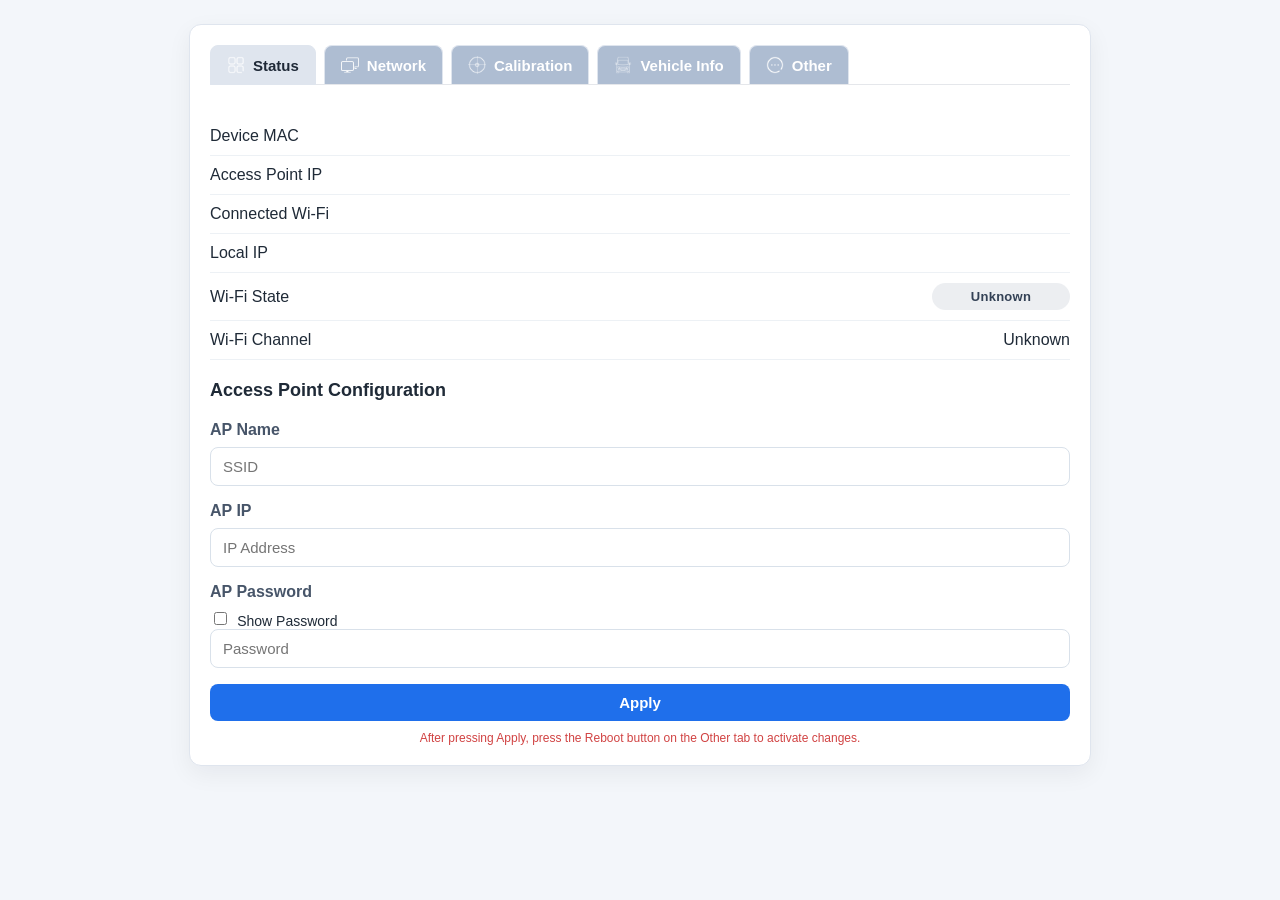
==== commit 175ad7e4: "Added ESPNOW functions Added UX additions for sewer connection protection and air conditioner protec" ====
--- a/Van_Level_App/Van_Level/data/setup.html
+++ b/Van_Level_App/Van_Level/data/setup.html
@@ -516,6 +516,10 @@
               <td>Wi-Fi State</td>
               <td class=text-right><span id="wifiStatus" class="wifi-status neutral">Unknown</span></td>
             </tr>
+            <tr>
+              <td>Wi-Fi Channel</td>
+              <td class=text-right id="wifiChannel">Unknown</td>
+            </tr>
           </tbody>
         </table>
         <h4>Access Point Configuration</h4>
@@ -777,6 +781,7 @@
           setText('localip', response.localIP);
           setText('wsid', response.wsid || "Not configured");
           applyWifiStatusDisplay(response.wifi_state || "Unknown");
+          setText('wifiChannel', response.wifi_channel || "Unknown");
           
           setValue('txtssid', response.apname);
           setValue('txtaplan', response.myIP);
@@ -1057,6 +1062,7 @@
             setText('localip', r.localIP);
             setText('wsid', r.wsid || "Not configured");
             applyWifiStatusDisplay(r.wifi_state || "Unknown");
+            setText('wifiChannel', r.wifi_channel || "Unknown");
             
             if (String(r.wifi_state).indexOf("Connected") === 0) {
               clearInterval(timer);
